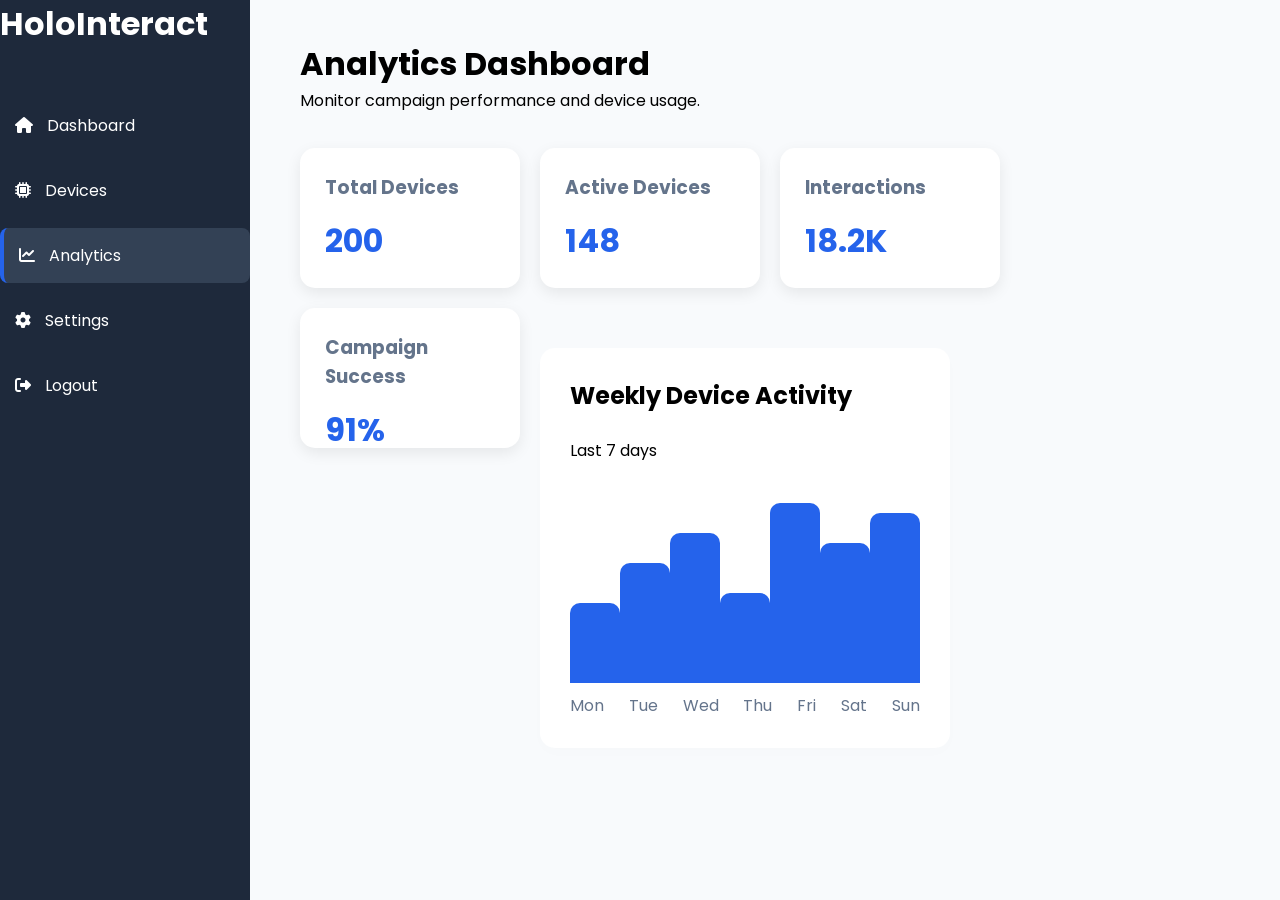
==== analytics.html @ 784b5f86 "initial commit" ====
<!DOCTYPE html>
<html lang="en">
<head>
    <meta charset="UTF-8">
    <meta name="viewport" content="width=device-width, initial-scale=1.0">
    <title>Analytics-Dashboard</title>
    <link rel="stylesheet" href ="css/style.css">
<link href="https://fonts.googleapis.com/css2?family=Poppins:wght@300;400;500;600;700&display=swap" rel="stylesheet">
<link rel="stylesheet" href="https://cdnjs.cloudflare.com/ajax/libs/font-awesome/6.7.2/css/all.min.css">
</head>
<body>
    <div class="dashboard">
        <div class="sidebar">
            <h2>HoloInteract</h2>
            <ul>
                <li><i class="fa-solid fa-house"></i> Dashboard</li>
                <li><i class="fa-solid fa-microchip"></i> Devices</li>
                <li class="active">
                    <a href="analytics.html"><i class="fa-solid fa-chart-line"></i> Analytics</a></li>
                <li><i class="fa-solid fa-gear"></i> Settings</li>
                <li><i class="fa-solid fa-right-from-bracket"></i> Logout</li>
            </ul>
        </div>
        <div class="main-content">
        <h1>Analytics Dashboard</h1>
        <p>Monitor campaign performance and device usage.</p>
        <div class="stats">
            <div class="card">
                <h3>Total Devices</h3>
                <h2>200</h2>
            </div>
            <div class="card">
                <h3>Active Devices</h3>
                <h2>148</h2>
            </div>
            <div class="card">
                <h3>Interactions</h3>
                <h2>18.2K</h2>
            </div>
            <div class="card">
                <h3>Campaign Success</h3>
                <h2>91%</h2>
            </div>
<div class="chart-box">

    <h2>Weekly Device Activity</h2>
    <p>Last 7 days</p>
    <div class="bars">
        <div class="bar" style="height:80px;"></div>
        <div class="bar" style="height:120px;"></div>
        <div class="bar" style="height:150px;"></div>
        <div class="bar" style="height:90px;"></div>
        <div class="bar" style="height:180px;"></div>
        <div class="bar" style="height:140px;"></div>
        <div class="bar" style="height:170px;"></div>
           </div>
           <div class="days">
            <div>Mon</div>
            <div>Tue</div>
            <div>Wed</div>
            <div>Thu</div>
            <div>Fri</div>
            <div>Sat</div>
            <div>Sun</div>
           </div>
         </div>
    </div>
</div>
    
</body>
</html>
---- css/style.css ----
*{
    margin:0;
    padding:0;
    box-sizing:border-box;
    font-family: 'poppins', sans-serif;
    }
    body{
        background:#f5f7fb;
    }
    .container{
        display:flex;
        height:100vh;
        
    }
    .left-panel{
        width:50%;
        background:linear-gradient(135deg,#2563eb,#1d4ed8);
        color:white;
        display:flex;
        flex-direction:column;
        justify-content:center;
        padding: 60px;
    }
    .left-panel h1{
        font-size: 50px;
        margin-bottom: 15px;
        
    }
    .left-panel h2{
        margin-bottom:  20px;
    }
    .left-panel p{
        line-height: 1.8;
    }
    .login-card{
        width:50%;
        display:flex;
        justify-content:center;
        align-items:center;
        flex-direction:column;
        background:white;
    }
    form{
        width: 350px;
    }
    .input-box{
        display:flex;
        align-items:center;
        border: 1px solid #ddd;
        border-radius: 8px;
        padding: 12px;
        margin-bottom: 20px;
    }
    .input-box input{
        width:100%;
        border:none;
        outline:none;
        margin-left:  10px;
    }
    button{
        width:100%;
        padding: 12px;
        border:none;
        background:#2563eb;
        color:white;
        border-radius: 8px;
        cursor:pointer;

    }
    button:hover{
        background:#1d4ed8;
    }
    .login-card{
        position:relative;

    }
    .login-card form{
        background:white;
        padding: 30px;
        border-radius:15px;
        box-shadow:0 10px 25px rgba(0,0,0,0.1);
    }
    .options{
        display:flex;
        justify-content:space-between;
        margin: 20px 0;
        font-size: 14px;
    }
    .options a{
        text-decoration:none;
        color:#2563eb;
        font-weight:500;

    }
    .options a:hover{
        text-decoration:underline;

    }
    button{
        transition:0.3s;

    }
    button:hover{
        transform:translateY(-2px);
    }
    /* Dashboard Styles*/
    .dashboard{
    display:flex;
    height:100vh;
}
    .dashboard-header{
    text-align:center;
    margin-bottom:40px;
}

.dashboard-header h1{
    font-size:42px;
    color:#1e293b;
    margin-bottom:10px;
}

.dashboard-header p{
    color:#64748b;
    font-size:18px;
}
.sidebar{
    width:250px;
    background:#1e293b;
    color:white;
    position:fixed;
    height:100vh;
}
    .sidebar h2{
        font-size:32px;
        margin-bottom:50px;
        color:white;
    }
    .sidebar ul{
        list-style:none;
    }
    .sidebar li{
        padding: 15px;
        margin-bottom: 10px;
        cursor:pointer;
        border-radius: 8px;
        transition:0.3s;

    }
    .sidebar li:hover{
        background:#334155;
    }
    .active{
        background:#334155;
        border-left: 4px solid #2563eb;
    }
    .sidebar i{
        margin-right: 10px;
    }
    .main-content{
    margin-left:250px;
    width:calc(100% - 250px);
    min-height:100vh;
    overflow-y:auto;
    padding:40px 50px;
    background:#f8fafc;
}
    .stats{
        display:flex;
        gap: 20px;
        margin-top: 35px;
        flex-wrap:wrap;

    }
    .card{
        background:white;
        width:220px;
        height: 140px;
        padding: 25px;
        border-radius: 15px;
        box-shadow:0 5px 15px rgba(0,0,0,0.08);
        transition:0.3s;

    }
    .card:hover{
        transform:translateY(-6px);

    }
    .card h3{
        color:#64748b;
        margin-bottom: 15px;

    }
    .card h2{
        color:#2563eb;
        font-size: 32px;
    }
    .search-container{
     margin:30px 0;
     display:flex;
     gap: 15px;   
    }
    .search-container input{
        flex:1;
        padding: 14px;
        border: 1px solid #d1d5db;
        border-radius: 10px;
        font-size: 16px;
        padding: left 18px;
    }
    .search-container button{
        width: 150px;
        border:none;
        border-radius: 10px;
        background:#2563eb;
        color:white;
        cursor:pointer;

    }
    /* Table styles */
    .device-table{
        width: 100%;
        margin-top:20px;
        border-collapse:collapse;
        background:#fff;
        border: radius 12px;
        overflow:hidden;
        box-shadow:0 5px 15px rgba(0,0,0,0.08);

    }
    .device-table th{
        background:#2563eb;
        color:white;
        padding: 16px;
        text-align:left;
    }
    .device-table td{
        padding: 15px;
        border-bottom:1px solid #e5e7eb;

    }
    .device-table tr:hover{
        background: #f8fafc;
    }
    .status-online{
        background:#dcfce7;
        color:#15803d;
        padding: 6px 12px;
        border-radius: 20px;
        font-weight:600;
        
    }
    .status-offline{
       background:#fee2e2;
        color:#dc2626;
        padding: 6px 12px;
        border-radius: 20px;
        font-weight:600; 
    }
    .action-btn{
        background:#2563eb;
        color:white;
         border:none;
        padding:8px 18px;       
        border-radius:8px;
        cursor:pointer;
        transition:0.3s;

    }
    .action-btn:hover{
        background:#1d4ed8;
        transform:scale(1.05);
    }
    .device-table tbody tr:nth-child(even){
        background:#f8fafc;
    }
    .chart-box{
        margin-top: 40px;
        background: white;
        padding: 30px;
        border-radius: 15px;
        box-shadow: 0 5px 15px rgba(0,0,0,0.01);
    }
    .chart-box h2{
        margin-bottom: 25px;
    }
    .bars{
        height: 220px;
        display: flex;
        justify-content:space-around;
        align-items:flex-end;
    }
    .bar{
        width: 50px;
        background:#2563eb;
        border-radius:10px 10px 0 0;
        transition: .3s;

    }
    .bar:hover{
        transform: scale(1.08);
    }
    .days{
        display:flex;
        justify-content:space-between;
        margin-top: 10px;
        color:#64748b;

    }
/* Setting page */
.settings-box{
    background:#ffffff;
    width: 500px;
    padding: 30px;
    margin-top: 30px;
    border-radius: 15px;
    box-shadow: 0 5px 15px rgba(0,0,0,0.08);
}
.settings-box label{
    display:block;
    margin-bottom:8px;
    margin-top: 15px;
    font-weight:500;
    color:#1e293b;
}
.settings-box input{
    width:100%;
    padding: 12px;
    border:1px solid #d1d5db;
    border-radius: 8px;
    font-size: 16px;
    outline:none;
    margin-bottom: 10px;
}
.settings-box input:focus{
    border-color:#2563eb;
}

.settings-box button{
    margin-top:20px;
    width:100%;
    padding:12px;
    background:#2563eb;
    color:white;
    border:none;
    border-radius:8px;
    cursor:pointer;
    font-size:16px;
    transition:0.3s;
}

.settings-box button:hover{
    background:#1d4ed8;
    transform:translateY(-2px);
}
.sidebar a{
    text-decoration: none;
    color: white;
    display: block;
    width: 100%;
}
.sidebar a:hover{
    color: white;
}
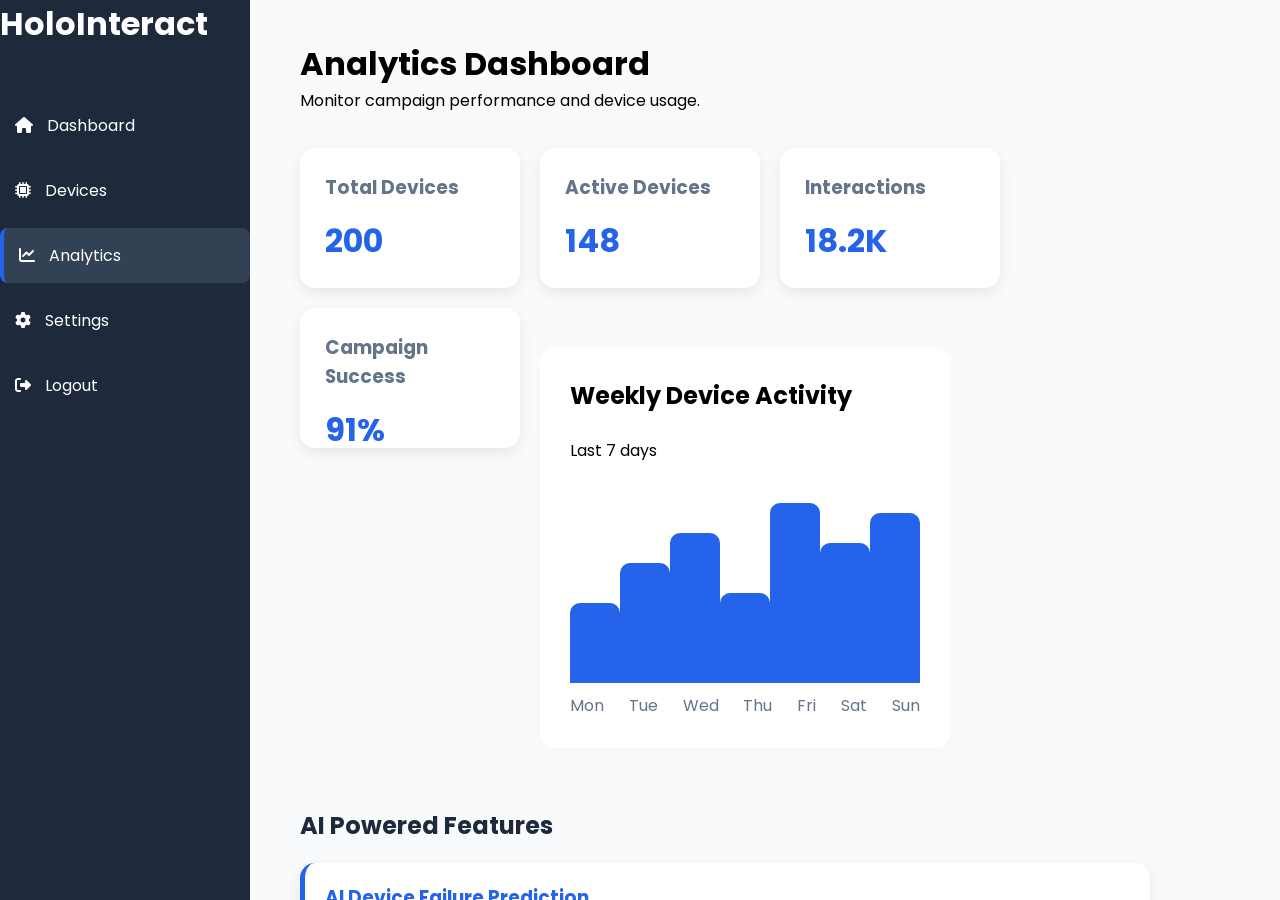
==== commit ba6f354f: "Updated dashboard navigation and settings functionality" ====
--- a/analytics.html
+++ b/analytics.html
@@ -64,6 +64,26 @@
             <div>Sun</div>
            </div>
          </div>
+         <div class="future-section">
+            <h2>AI Powered Features</h2>
+            <div class="feature-card">
+    <h3>AI Device Failure Prediction</h3>
+    <p>Predicts device failures before they occur using historical performance and health data.</p>
+    <span class="coming-soon">Coming Soon</span>
+</div>
+
+<div class="feature-card">
+    <h3>Smart Content Recommendation & Engagement Heatmap</h3>
+    <p>Analyzes customer engagement across locations and recommends the best content for each device.</p>
+    <span class="coming-soon">Coming Soon</span>
+</div>
+
+<div class="feature-card">
+    <h3>Remote Device Health Monitoring</h3>
+    <p>Monitor battery, network, storage and overall device health remotely from a single dashboard.</p>
+    <span class="coming-soon">Coming Soon</span>
+</div>
+         </div>
     </div>
 </div>
     
--- a/css/style.css
+++ b/css/style.css
@@ -360,4 +360,73 @@
 }
 .sidebar a:hover{
     color: white;
+}
+/* Future Enhancements */
+.future-section{
+    margin-top: 40px;
+}
+.future-section h2{
+    color:#1e293b;
+    margin-bottom: 20px;
+}
+.future-cards{
+    display: flex;
+    gap: 20px;
+    flex-wrap: wrap;
+}
+.future-card{
+    background: #ffffff;
+    padding: 20px;
+    border-radius: 20px;
+    box-shadow: 0 5px 15px rgba(0,0,0,0.08);
+    flex: 1;
+    min-width: 250px;
+    transition: 0.03s;
+}
+.future-card:hover{
+    transform: translateY(-5px);
+}
+.future-card h3{
+    color: #2563eb;
+    margin-bottom: 10px;
+}
+.future-card p{
+    color: #64748b;
+    line-height: 1.6;
+}
+/* AI Powered Feature Cards */
+
+.feature-card{
+    background:#ffffff;
+    border-radius:15px;
+    padding:20px;
+    margin-top:20px;
+    box-shadow:0 5px 15px rgba(0,0,0,0.08);
+    border-left:5px solid #2563eb;
+    transition:0.3s;
+}
+
+.feature-card:hover{
+    transform:translateY(-5px);
+}
+
+.feature-card h3{
+    color:#2563eb;
+    margin-bottom:10px;
+}
+
+.feature-card p{
+    color:#64748b;
+    line-height:1.6;
+    margin-bottom:15px;
+}
+
+.coming-soon{
+    display:inline-block;
+    background:#2563eb;
+    color:white;
+    padding:6px 14px;
+    border-radius:20px;
+    font-size:13px;
+    font-weight:600;
 }
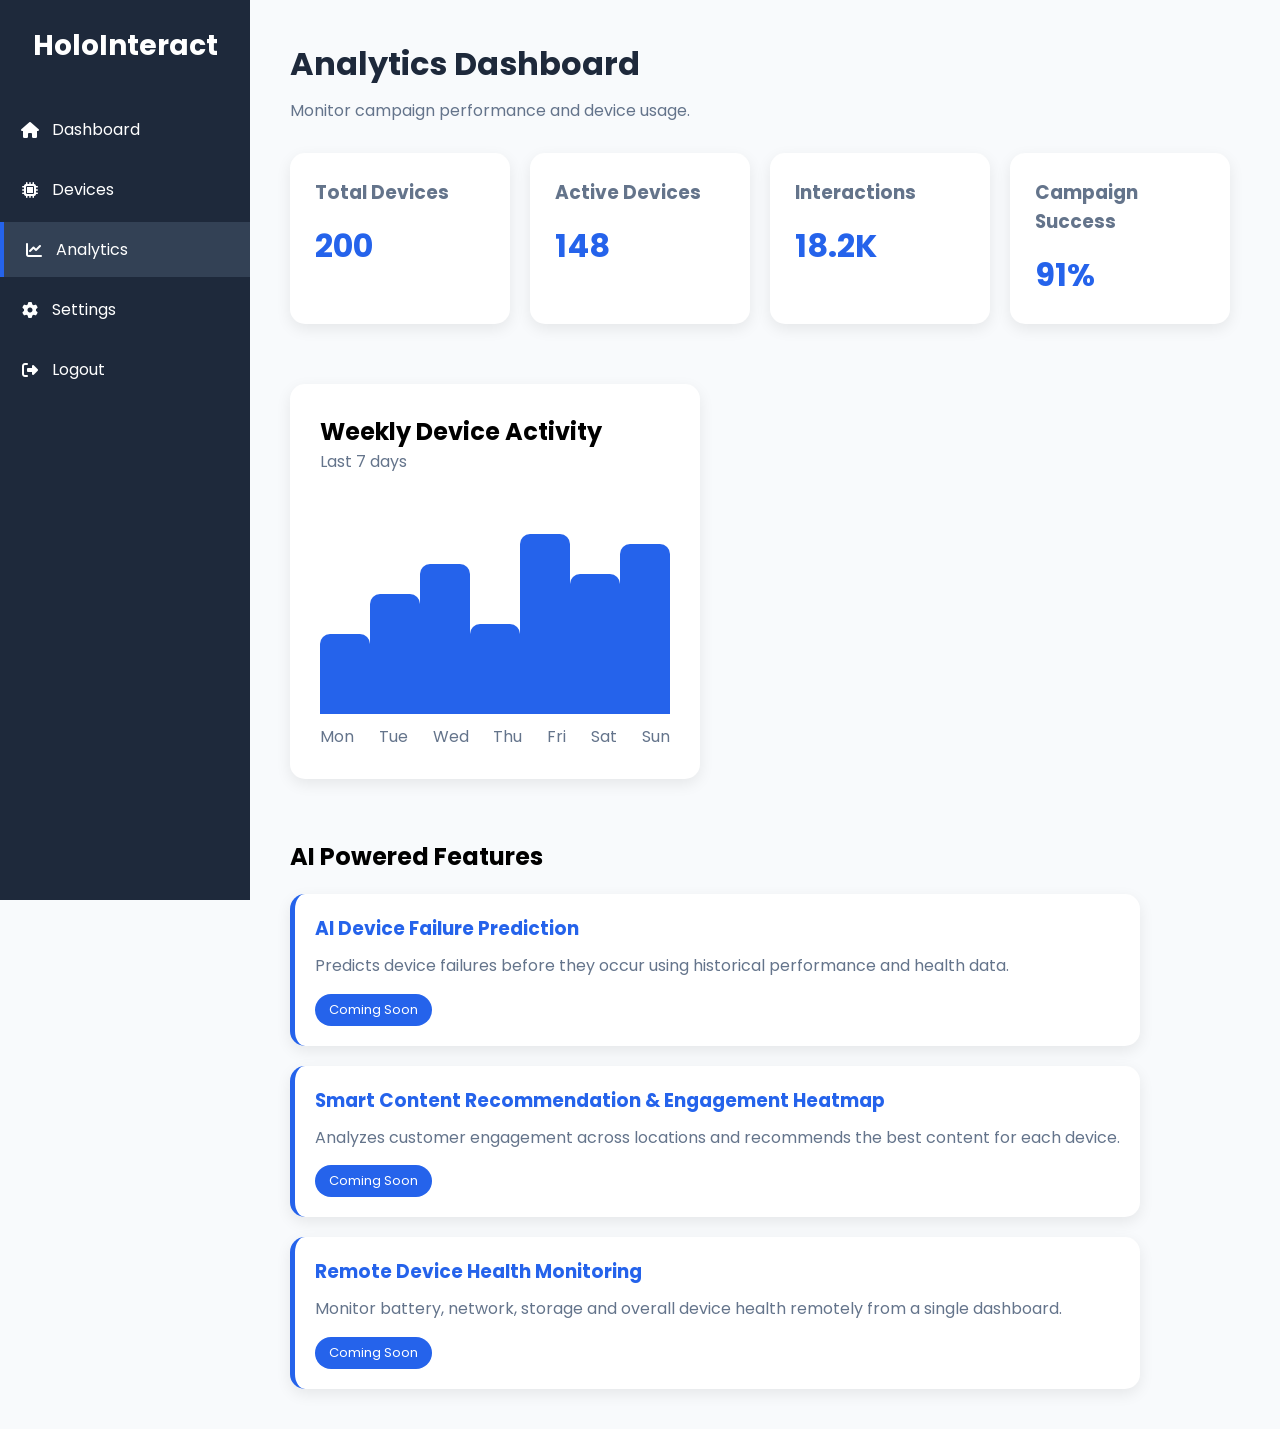
==== commit 313f9f18: "Updated dashboard and styling" ====
--- a/analytics.html
+++ b/analytics.html
@@ -9,19 +9,55 @@
 <link rel="stylesheet" href="https://cdnjs.cloudflare.com/ajax/libs/font-awesome/6.7.2/css/all.min.css">
 </head>
 <body>
-    <div class="dashboard">
-        <div class="sidebar">
-            <h2>HoloInteract</h2>
-            <ul>
-                <li><i class="fa-solid fa-house"></i> Dashboard</li>
-                <li><i class="fa-solid fa-microchip"></i> Devices</li>
-                <li class="active">
-                    <a href="analytics.html"><i class="fa-solid fa-chart-line"></i> Analytics</a></li>
-                <li><i class="fa-solid fa-gear"></i> Settings</li>
-                <li><i class="fa-solid fa-right-from-bracket"></i> Logout</li>
-            </ul>
-        </div>
-        <div class="main-content">
+
+<div class="dashboard">
+
+    <div class="sidebar">
+
+        <h2>HoloInteract</h2>
+
+        <ul>
+
+            <li>
+                <a href="dashboard.html">
+                    <i class="fa-solid fa-house"></i>
+                    Dashboard
+                </a>
+            </li>
+
+            <li>
+                <a href="dashboard.html">
+                    <i class="fa-solid fa-microchip"></i>
+                    Devices
+                </a>
+            </li>
+
+            <li class="active">
+                <a href="analytics.html">
+                    <i class="fa-solid fa-chart-line"></i>
+                    Analytics
+                </a>
+            </li>
+
+            <li>
+                <a href="settings.html">
+                    <i class="fa-solid fa-gear"></i>
+                    Settings
+                </a>
+            </li>
+
+            <li>
+                <a href="index.html">
+                    <i class="fa-solid fa-right-from-bracket"></i>
+                    Logout
+                </a>
+            </li>
+
+        </ul>
+
+    </div>
+
+    <div class="main-content">
         <h1>Analytics Dashboard</h1>
         <p>Monitor campaign performance and device usage.</p>
         <div class="stats">
--- a/css/style.css
+++ b/css/style.css
@@ -103,307 +103,271 @@
     button:hover{
         transform:translateY(-2px);
     }
-    /* Dashboard Styles*/
-    .dashboard{
-    display:flex;
-    height:100vh;
-}
-    .dashboard-header{
-    text-align:center;
-    margin-bottom:40px;
-}
-
-.dashboard-header h1{
-    font-size:42px;
-    color:#1e293b;
-    margin-bottom:10px;
-}
-
-.dashboard-header p{
-    color:#64748b;
-    font-size:18px;
-}
+   /* ================= Dashboard ================= */
+
+.dashboard{
+    display:flex;
+    min-height:100vh;
+    background:#f8fafc;
+}
+
+/* Sidebar */
+
 .sidebar{
     width:250px;
     background:#1e293b;
-    color:white;
+    color:#fff;
     position:fixed;
+    top:0;
+    left:0;
     height:100vh;
-}
-    .sidebar h2{
-        font-size:32px;
-        margin-bottom:50px;
-        color:white;
-    }
-    .sidebar ul{
-        list-style:none;
-    }
-    .sidebar li{
-        padding: 15px;
-        margin-bottom: 10px;
-        cursor:pointer;
-        border-radius: 8px;
-        transition:0.3s;
-
-    }
-    .sidebar li:hover{
-        background:#334155;
-    }
-    .active{
-        background:#334155;
-        border-left: 4px solid #2563eb;
-    }
-    .sidebar i{
-        margin-right: 10px;
-    }
-    .main-content{
+    padding:25px 0;
+}
+
+.sidebar h2{
+    text-align:center;
+    margin-bottom:35px;
+    font-size:28px;
+}
+
+.sidebar ul{
+    list-style:none;
+    padding:0;
+    margin:0;
+}
+
+.sidebar li{
+    margin:5px 0;
+}
+
+.sidebar li a{
+    display:flex;
+    align-items:center;
+    gap:12px;
+    padding:15px 20px;
+    color:#fff;
+    text-decoration:none;
+    transition:.3s;
+}
+
+.sidebar li a:hover{
+    background:#334155;
+}
+
+.sidebar li.active a{
+    background:#334155;
+    border-left:4px solid #2563eb;
+}
+
+.sidebar i{
+    width:20px;
+    text-align:center;
+}
+
+/* Main Content */
+
+.main-content{
     margin-left:250px;
     width:calc(100% - 250px);
     min-height:100vh;
-    overflow-y:auto;
-    padding:40px 50px;
+    padding:40px;
     background:#f8fafc;
 }
-    .stats{
-        display:flex;
-        gap: 20px;
-        margin-top: 35px;
-        flex-wrap:wrap;
-
-    }
-    .card{
-        background:white;
-        width:220px;
-        height: 140px;
-        padding: 25px;
-        border-radius: 15px;
-        box-shadow:0 5px 15px rgba(0,0,0,0.08);
-        transition:0.3s;
-
-    }
-    .card:hover{
-        transform:translateY(-6px);
-
-    }
-    .card h3{
-        color:#64748b;
-        margin-bottom: 15px;
-
-    }
-    .card h2{
-        color:#2563eb;
-        font-size: 32px;
-    }
-    .search-container{
-     margin:30px 0;
-     display:flex;
-     gap: 15px;   
-    }
-    .search-container input{
-        flex:1;
-        padding: 14px;
-        border: 1px solid #d1d5db;
-        border-radius: 10px;
-        font-size: 16px;
-        padding: left 18px;
-    }
-    .search-container button{
-        width: 150px;
-        border:none;
-        border-radius: 10px;
-        background:#2563eb;
-        color:white;
-        cursor:pointer;
-
-    }
-    /* Table styles */
-    .device-table{
-        width: 100%;
-        margin-top:20px;
-        border-collapse:collapse;
-        background:#fff;
-        border: radius 12px;
-        overflow:hidden;
-        box-shadow:0 5px 15px rgba(0,0,0,0.08);
-
-    }
-    .device-table th{
-        background:#2563eb;
-        color:white;
-        padding: 16px;
-        text-align:left;
-    }
-    .device-table td{
-        padding: 15px;
-        border-bottom:1px solid #e5e7eb;
-
-    }
-    .device-table tr:hover{
-        background: #f8fafc;
-    }
-    .status-online{
-        background:#dcfce7;
-        color:#15803d;
-        padding: 6px 12px;
-        border-radius: 20px;
-        font-weight:600;
-        
-    }
-    .status-offline{
-       background:#fee2e2;
-        color:#dc2626;
-        padding: 6px 12px;
-        border-radius: 20px;
-        font-weight:600; 
-    }
-    .action-btn{
-        background:#2563eb;
-        color:white;
-         border:none;
-        padding:8px 18px;       
-        border-radius:8px;
-        cursor:pointer;
-        transition:0.3s;
-
-    }
-    .action-btn:hover{
-        background:#1d4ed8;
-        transform:scale(1.05);
-    }
-    .device-table tbody tr:nth-child(even){
-        background:#f8fafc;
-    }
-    .chart-box{
-        margin-top: 40px;
-        background: white;
-        padding: 30px;
-        border-radius: 15px;
-        box-shadow: 0 5px 15px rgba(0,0,0,0.01);
-    }
-    .chart-box h2{
-        margin-bottom: 25px;
-    }
-    .bars{
-        height: 220px;
-        display: flex;
-        justify-content:space-around;
-        align-items:flex-end;
-    }
-    .bar{
-        width: 50px;
-        background:#2563eb;
-        border-radius:10px 10px 0 0;
-        transition: .3s;
-
-    }
-    .bar:hover{
-        transform: scale(1.08);
-    }
-    .days{
-        display:flex;
-        justify-content:space-between;
-        margin-top: 10px;
-        color:#64748b;
-
-    }
-/* Setting page */
+
+.main-content h1{
+    color:#1e293b;
+    margin-bottom:10px;
+}
+
+.main-content p{
+    color:#64748b;
+}
+
+/* Cards */
+
+.stats{
+    display:flex;
+    gap:20px;
+    flex-wrap:wrap;
+    margin-top:30px;
+}
+
+.card{
+    width:220px;
+    background:#fff;
+    padding:25px;
+    border-radius:15px;
+    box-shadow:0 5px 15px rgba(0,0,0,.08);
+    transition:.3s;
+}
+
+.card:hover{
+    transform:translateY(-5px);
+}
+
+.card h3{
+    color:#64748b;
+    margin-bottom:15px;
+}
+
+.card h2{
+    color:#2563eb;
+    font-size:32px;
+}
+
+/* Search */
+
+.search-container{
+    display:flex;
+    gap:15px;
+    margin:30px 0;
+}
+
+.search-container input{
+    flex:1;
+    padding:14px 18px;
+    border:1px solid #d1d5db;
+    border-radius:10px;
+    outline:none;
+}
+
+.search-container button{
+    width:150px;
+}
+
+/* Table */
+
+.device-table{
+    width:100%;
+    border-collapse:collapse;
+    background:#fff;
+    border-radius:12px;
+    overflow:hidden;
+    box-shadow:0 5px 15px rgba(0,0,0,.08);
+}
+
+.device-table th{
+    background:#2563eb;
+    color:#fff;
+    padding:15px;
+    text-align:left;
+}
+
+.device-table td{
+    padding:15px;
+    border-bottom:1px solid #e5e7eb;
+}
+
+.device-table tbody tr:hover{
+    background:#f8fafc;
+}
+
+.status-online{
+    background:#dcfce7;
+    color:#15803d;
+    padding:6px 12px;
+    border-radius:20px;
+    font-weight:600;
+}
+
+.status-offline{
+    background:#fee2e2;
+    color:#dc2626;
+    padding:6px 12px;
+    border-radius:20px;
+    font-weight:600;
+}
+
+.action-btn{
+    background:#2563eb;
+    color:#fff;
+    border:none;
+    padding:8px 18px;
+    border-radius:8px;
+    cursor:pointer;
+}
+
+.action-btn:hover{
+    background:#1d4ed8;
+}
+
+/* Analytics */
+
+.chart-box{
+    margin-top:40px;
+    background:#fff;
+    padding:30px;
+    border-radius:15px;
+    box-shadow:0 5px 15px rgba(0,0,0,.08);
+}
+
+.bars{
+    height:220px;
+    display:flex;
+    justify-content:space-around;
+    align-items:flex-end;
+    margin-top:20px;
+}
+
+.bar{
+    width:50px;
+    background:#2563eb;
+    border-radius:10px 10px 0 0;
+    transition:.3s;
+}
+
+.bar:hover{
+    transform:scale(1.05);
+}
+
+.days{
+    display:flex;
+    justify-content:space-between;
+    margin-top:10px;
+    color:#64748b;
+}
+
+/* Settings */
+
 .settings-box{
-    background:#ffffff;
-    width: 500px;
-    padding: 30px;
-    margin-top: 30px;
-    border-radius: 15px;
-    box-shadow: 0 5px 15px rgba(0,0,0,0.08);
-}
+    width:500px;
+    background:#fff;
+    padding:30px;
+    margin-top:30px;
+    border-radius:15px;
+    box-shadow:0 5px 15px rgba(0,0,0,.08);
+}
+
 .settings-box label{
     display:block;
-    margin-bottom:8px;
-    margin-top: 15px;
-    font-weight:500;
-    color:#1e293b;
-}
+    margin:15px 0 8px;
+}
+
 .settings-box input{
     width:100%;
-    padding: 12px;
+    padding:12px;
     border:1px solid #d1d5db;
-    border-radius: 8px;
-    font-size: 16px;
-    outline:none;
-    margin-bottom: 10px;
-}
-.settings-box input:focus{
-    border-color:#2563eb;
+    border-radius:8px;
 }
 
 .settings-box button{
     margin-top:20px;
-    width:100%;
-    padding:12px;
-    background:#2563eb;
-    color:white;
-    border:none;
-    border-radius:8px;
-    cursor:pointer;
-    font-size:16px;
-    transition:0.3s;
-}
-
-.settings-box button:hover{
-    background:#1d4ed8;
-    transform:translateY(-2px);
-}
-.sidebar a{
-    text-decoration: none;
-    color: white;
-    display: block;
-    width: 100%;
-}
-.sidebar a:hover{
-    color: white;
-}
-/* Future Enhancements */
+}
+
+/* Future Features */
+
 .future-section{
-    margin-top: 40px;
-}
-.future-section h2{
-    color:#1e293b;
-    margin-bottom: 20px;
-}
-.future-cards{
-    display: flex;
-    gap: 20px;
-    flex-wrap: wrap;
-}
-.future-card{
-    background: #ffffff;
-    padding: 20px;
-    border-radius: 20px;
-    box-shadow: 0 5px 15px rgba(0,0,0,0.08);
-    flex: 1;
-    min-width: 250px;
-    transition: 0.03s;
-}
-.future-card:hover{
-    transform: translateY(-5px);
-}
-.future-card h3{
-    color: #2563eb;
-    margin-bottom: 10px;
-}
-.future-card p{
-    color: #64748b;
-    line-height: 1.6;
-}
-/* AI Powered Feature Cards */
+    margin-top:40px;
+}
 
 .feature-card{
-    background:#ffffff;
-    border-radius:15px;
+    background:#fff;
     padding:20px;
     margin-top:20px;
-    box-shadow:0 5px 15px rgba(0,0,0,0.08);
+    border-radius:15px;
     border-left:5px solid #2563eb;
-    transition:0.3s;
+    box-shadow:0 5px 15px rgba(0,0,0,.08);
+    transition:.3s;
 }
 
 .feature-card:hover{
@@ -424,9 +388,8 @@
 .coming-soon{
     display:inline-block;
     background:#2563eb;
-    color:white;
+    color:#fff;
     padding:6px 14px;
     border-radius:20px;
     font-size:13px;
-    font-weight:600;
 }
